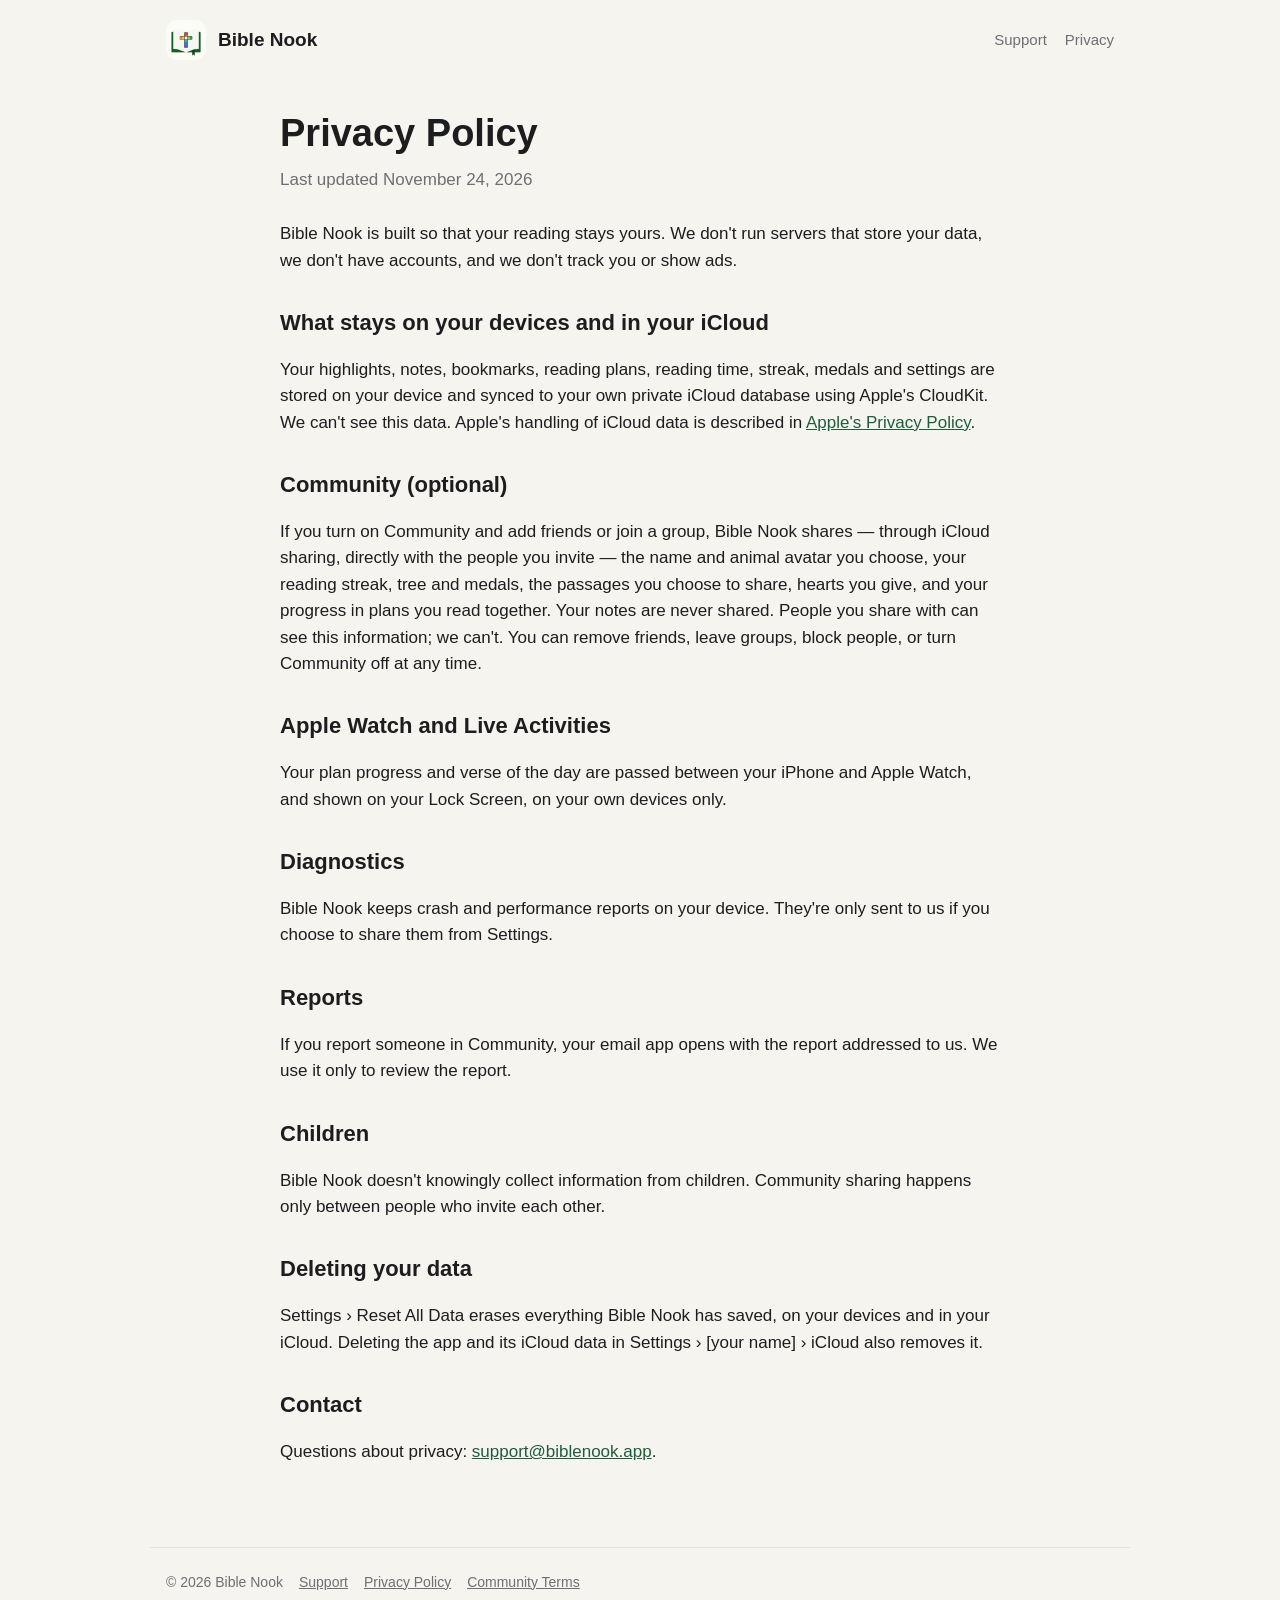
==== privacy.html @ df183858 "Bible Nook website" ====
<!doctype html>
<html lang="en">
<head>
<meta charset="utf-8">
<meta name="viewport" content="width=device-width, initial-scale=1">
<title>Privacy Policy · Bible Nook</title>
<meta name="description" content="How Bible Nook handles your data.">
<link rel="icon" href="images/icon.png">
<link rel="stylesheet" href="style.css">
</head>
<body>
<header class="site">
  <img src="images/icon.png" alt="">
  <a class="name" href="index.html">Bible Nook</a>
  <nav><a href="support.html">Support</a><a href="privacy.html">Privacy</a></nav>
</header>
<main><article>
  <h1>Privacy Policy</h1>
  <p class="updated">Last updated November 24, 2026</p>
  <p>Bible Nook is built so that your reading stays yours. We don't run servers that store your data, we don't have accounts, and we don't track you or show ads.</p>
  <h2>What stays on your devices and in your iCloud</h2>
  <p>Your highlights, notes, bookmarks, reading plans, reading time, streak, medals and settings are stored on your device and synced to your own private iCloud database using Apple's CloudKit. We can't see this data. Apple's handling of iCloud data is described in <a href="https://www.apple.com/legal/privacy/">Apple's Privacy Policy</a>.</p>
  <h2>Community (optional)</h2>
  <p>If you turn on Community and add friends or join a group, Bible Nook shares — through iCloud sharing, directly with the people you invite — the name and animal avatar you choose, your reading streak, tree and medals, the passages you choose to share, hearts you give, and your progress in plans you read together. Your notes are never shared. People you share with can see this information; we can't. You can remove friends, leave groups, block people, or turn Community off at any time.</p>
  <h2>Apple Watch and Live Activities</h2>
  <p>Your plan progress and verse of the day are passed between your iPhone and Apple Watch, and shown on your Lock Screen, on your own devices only.</p>
  <h2>Diagnostics</h2>
  <p>Bible Nook keeps crash and performance reports on your device. They're only sent to us if you choose to share them from Settings.</p>
  <h2>Reports</h2>
  <p>If you report someone in Community, your email app opens with the report addressed to us. We use it only to review the report.</p>
  <h2>Children</h2>
  <p>Bible Nook doesn't knowingly collect information from children. Community sharing happens only between people who invite each other.</p>
  <h2>Deleting your data</h2>
  <p>Settings › Reset All Data erases everything Bible Nook has saved, on your devices and in your iCloud. Deleting the app and its iCloud data in Settings › [your name] › iCloud also removes it.</p>
  <h2>Contact</h2>
  <p>Questions about privacy: <a href="mailto:support@biblenook.app">support@biblenook.app</a>.</p>
</article></main>
<footer>
  <span>© 2026 Bible Nook</span>
  <a href="support.html">Support</a>
  <a href="privacy.html">Privacy Policy</a>
  <a href="terms.html">Community Terms</a>
</footer>
</body>
</html>
---- style.css ----
:root {
  --bg: #f6f4ef; --card: #ffffff; --ink: #1d1d1f; --muted: #6e6e73; --line: #e4e1d8;
  --forest: #1f5c3a; --accent: #c8553d;
  color-scheme: light dark;
}
@media (prefers-color-scheme: dark) {
  :root { --bg: #141414; --card: #1f1f1f; --ink: #f2f2f2; --muted: #a1a1a6; --line: #2e2e2e; --forest: #6fbf8e; }
}
* { box-sizing: border-box; }
body { margin: 0; background: var(--bg); color: var(--ink);
  font: 17px/1.55 -apple-system, BlinkMacSystemFont, "SF Pro Text", "Helvetica Neue", sans-serif; }
.serif { font-family: "New York", "Iowan Old Style", Georgia, serif; }
a { color: var(--forest); }
header.site { max-width: 980px; margin: 0 auto; padding: 20px 16px; display: flex; align-items: center; gap: 12px; }
header.site img { width: 40px; height: 40px; border-radius: 10px; }
header.site .name { font-weight: 700; font-size: 19px; color: var(--ink); text-decoration: none; }
header.site nav { margin-left: auto; display: flex; gap: 18px; font-size: 15px; }
header.site nav a { color: var(--muted); text-decoration: none; }
main { max-width: 980px; margin: 0 auto; padding: 0 16px 64px; }
.hero { text-align: center; padding: 40px 0 24px; }
.hero img.icon { width: 112px; height: 112px; border-radius: 26px; box-shadow: 0 10px 30px rgb(0 0 0 / 0.12); }
.hero h1 { font-size: clamp(36px, 6vw, 56px); line-height: 1.1; margin: 22px 0 10px; }
.hero p { font-size: 20px; color: var(--muted); max-width: 620px; margin: 0 auto; }
.badge { display: inline-block; margin-top: 26px; padding: 12px 22px; border-radius: 999px; background: var(--ink);
  color: var(--bg); font-weight: 600; text-decoration: none; }
.shots { display: flex; gap: 18px; justify-content: center; margin: 36px 0 8px; overflow-x: auto; padding-bottom: 8px; }
.shots img { width: min(30vw, 260px); border-radius: 28px; box-shadow: 0 12px 34px rgb(0 0 0 / 0.14); flex: none; }
.features { display: grid; grid-template-columns: repeat(auto-fit, minmax(260px, 1fr)); gap: 16px; margin-top: 40px; }
.card { background: var(--card); border: 1px solid var(--line); border-radius: 20px; padding: 22px; }
.card h3 { margin: 0 0 6px; font-size: 18px; }
.card p { margin: 0; color: var(--muted); font-size: 16px; }
article { max-width: 720px; margin: 0 auto; }
article h1 { font-size: 38px; margin: 24px 0 4px; }
article .updated { color: var(--muted); margin: 0 0 28px; }
article h2 { font-size: 22px; margin: 32px 0 8px; }
article p, article li { color: var(--ink); }
footer { max-width: 980px; margin: 0 auto; padding: 24px 16px 48px; color: var(--muted); font-size: 14px;
  display: flex; flex-wrap: wrap; gap: 16px; border-top: 1px solid var(--line); }
footer a { color: var(--muted); }
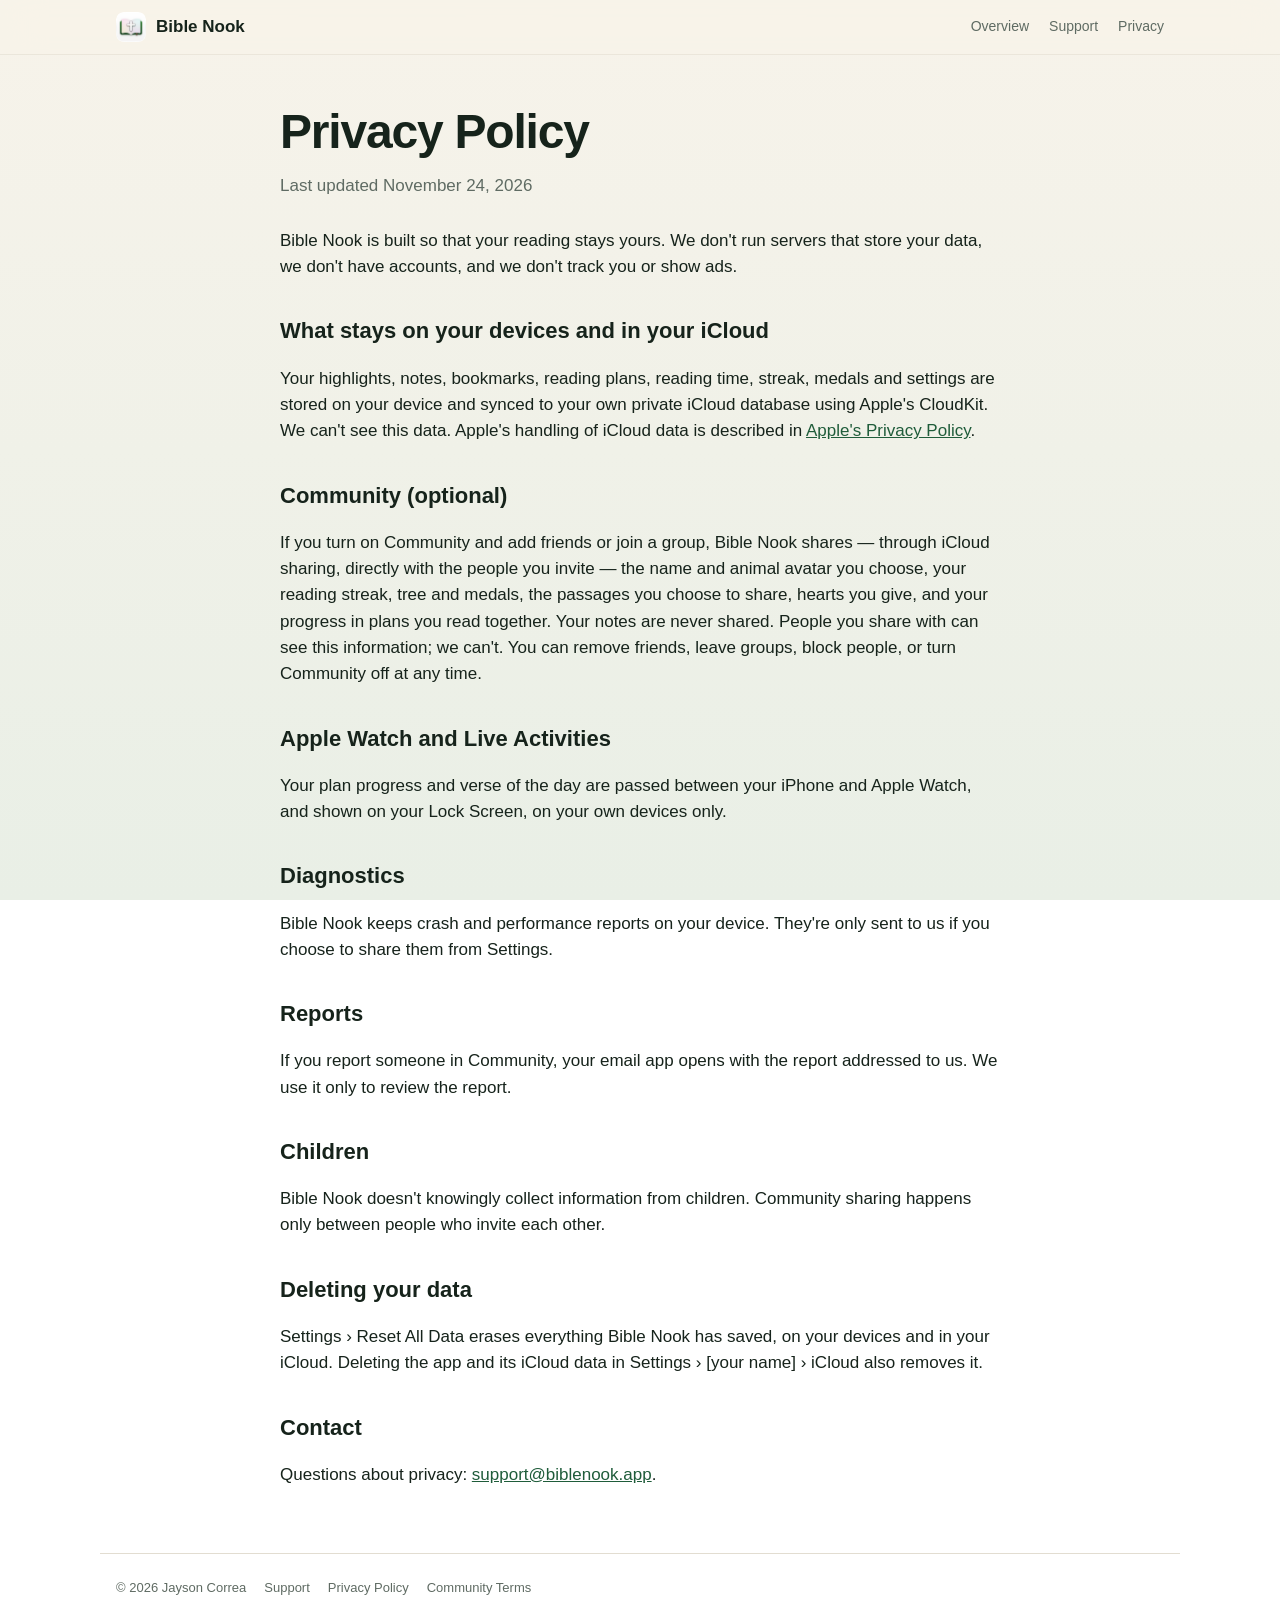
==== commit 70507ed3: "New design" ====
--- a/privacy.html
+++ b/privacy.html
@@ -9,11 +9,11 @@
 <link rel="stylesheet" href="style.css">
 </head>
 <body>
-<header class="site">
+<header class="site"><div class="inner">
   <img src="images/icon.png" alt="">
   <a class="name" href="index.html">Bible Nook</a>
-  <nav><a href="support.html">Support</a><a href="privacy.html">Privacy</a></nav>
-</header>
+  <nav><a href="index.html">Overview</a><a href="support.html">Support</a><a href="privacy.html">Privacy</a></nav>
+</div></header>
 <main><article>
   <h1>Privacy Policy</h1>
   <p class="updated">Last updated November 24, 2026</p>
@@ -36,7 +36,7 @@
   <p>Questions about privacy: <a href="mailto:support@biblenook.app">support@biblenook.app</a>.</p>
 </article></main>
 <footer>
-  <span>© 2026 Bible Nook</span>
+  <span>© 2026 Jayson Correa</span>
   <a href="support.html">Support</a>
   <a href="privacy.html">Privacy Policy</a>
   <a href="terms.html">Community Terms</a>
--- a/style.css
+++ b/style.css
@@ -1,39 +1,86 @@
 :root {
-  --bg: #f6f4ef; --card: #ffffff; --ink: #1d1d1f; --muted: #6e6e73; --line: #e4e1d8;
-  --forest: #1f5c3a; --accent: #c8553d;
+  --bg: #f7f3ea; --bg2: #e9efe6; --card: #ffffff; --ink: #16231b; --muted: #5f6b63; --line: #e2ddd1;
+  --forest: #1f5c3a; --glow: rgba(255,255,255,0.85);
   color-scheme: light dark;
 }
 @media (prefers-color-scheme: dark) {
-  :root { --bg: #141414; --card: #1f1f1f; --ink: #f2f2f2; --muted: #a1a1a6; --line: #2e2e2e; --forest: #6fbf8e; }
+  :root { --bg: #121614; --bg2: #0b0d0c; --card: #1b201d; --ink: #f1f3ef; --muted: #a3aca6; --line: #2a302c;
+    --forest: #7cc79a; --glow: rgba(62,122,85,0.35); }
 }
 * { box-sizing: border-box; }
-body { margin: 0; background: var(--bg); color: var(--ink);
-  font: 17px/1.55 -apple-system, BlinkMacSystemFont, "SF Pro Text", "Helvetica Neue", sans-serif; }
+html { scroll-behavior: smooth; }
+body { margin: 0; color: var(--ink); background: linear-gradient(180deg, var(--bg), var(--bg2)) fixed;
+  font: 17px/1.55 -apple-system, BlinkMacSystemFont, "SF Pro Text", "Helvetica Neue", sans-serif;
+  -webkit-font-smoothing: antialiased; }
 .serif { font-family: "New York", "Iowan Old Style", Georgia, serif; }
 a { color: var(--forest); }
-header.site { max-width: 980px; margin: 0 auto; padding: 20px 16px; display: flex; align-items: center; gap: 12px; }
-header.site img { width: 40px; height: 40px; border-radius: 10px; }
-header.site .name { font-weight: 700; font-size: 19px; color: var(--ink); text-decoration: none; }
-header.site nav { margin-left: auto; display: flex; gap: 18px; font-size: 15px; }
+
+header.site { position: sticky; top: 0; z-index: 10; backdrop-filter: saturate(180%) blur(20px);
+  -webkit-backdrop-filter: saturate(180%) blur(20px); background: color-mix(in srgb, var(--bg) 72%, transparent);
+  border-bottom: 1px solid color-mix(in srgb, var(--line) 60%, transparent); }
+header.site .inner { max-width: 1080px; margin: 0 auto; padding: 12px 16px; display: flex; align-items: center; gap: 10px; }
+header.site img { width: 30px; height: 30px; border-radius: 7px; }
+header.site .name { font-weight: 650; font-size: 17px; color: var(--ink); text-decoration: none; }
+header.site nav { margin-left: auto; display: flex; gap: 20px; font-size: 14px; }
 header.site nav a { color: var(--muted); text-decoration: none; }
-main { max-width: 980px; margin: 0 auto; padding: 0 16px 64px; }
-.hero { text-align: center; padding: 40px 0 24px; }
-.hero img.icon { width: 112px; height: 112px; border-radius: 26px; box-shadow: 0 10px 30px rgb(0 0 0 / 0.12); }
-.hero h1 { font-size: clamp(36px, 6vw, 56px); line-height: 1.1; margin: 22px 0 10px; }
-.hero p { font-size: 20px; color: var(--muted); max-width: 620px; margin: 0 auto; }
-.badge { display: inline-block; margin-top: 26px; padding: 12px 22px; border-radius: 999px; background: var(--ink);
-  color: var(--bg); font-weight: 600; text-decoration: none; }
-.shots { display: flex; gap: 18px; justify-content: center; margin: 36px 0 8px; overflow-x: auto; padding-bottom: 8px; }
-.shots img { width: min(30vw, 260px); border-radius: 28px; box-shadow: 0 12px 34px rgb(0 0 0 / 0.14); flex: none; }
-.features { display: grid; grid-template-columns: repeat(auto-fit, minmax(260px, 1fr)); gap: 16px; margin-top: 40px; }
-.card { background: var(--card); border: 1px solid var(--line); border-radius: 20px; padding: 22px; }
-.card h3 { margin: 0 0 6px; font-size: 18px; }
-.card p { margin: 0; color: var(--muted); font-size: 16px; }
-article { max-width: 720px; margin: 0 auto; }
-article h1 { font-size: 38px; margin: 24px 0 4px; }
+header.site nav a:hover { color: var(--ink); }
+
+main { max-width: 1080px; margin: 0 auto; padding: 0 16px 48px; }
+
+.hero { text-align: center; padding: 72px 0 0; position: relative; }
+.hero::before { content: ""; position: absolute; inset: -40px -20% auto; height: 520px; z-index: -1;
+  background: radial-gradient(closest-side, var(--glow), transparent); }
+.hero img.icon { width: 104px; height: 104px; border-radius: 24px; box-shadow: 0 14px 40px rgb(0 0 0 / 0.16); }
+.hero h1 { font-size: clamp(40px, 7vw, 76px); line-height: 1.04; letter-spacing: -0.03em; margin: 26px 0 14px; font-weight: 700; }
+.hero p { font-size: clamp(18px, 2.4vw, 22px); color: var(--muted); max-width: 640px; margin: 0 auto; }
+.badge { display: inline-flex; align-items: center; gap: 8px; margin-top: 30px; padding: 14px 26px; border-radius: 999px;
+  background: var(--ink); color: var(--bg); font-weight: 600; text-decoration: none; font-size: 17px; }
+.badge svg { width: 18px; height: 18px; fill: currentColor; }
+
+.phones { display: flex; justify-content: center; align-items: flex-end; gap: clamp(12px, 3vw, 36px); margin: 56px auto 0; }
+.phone { width: min(28vw, 280px); aspect-ratio: 1320 / 2868; border-radius: 13% / 6%; padding: 2.2%;
+  background: #111; box-shadow: 0 30px 70px rgb(0 0 0 / 0.22), 0 0 0 1px rgb(255 255 255 / 0.06) inset; flex: none; }
+.phone img { width: 100%; height: 100%; display: block; border-radius: 11% / 5%; object-fit: cover; }
+.phones .phone:nth-child(2) { width: min(32vw, 320px); }
+.phones .phone:nth-child(1), .phones .phone:nth-child(3) { transform: translateY(-20px); }
+
+.feature { display: grid; grid-template-columns: 1fr 1fr; gap: clamp(24px, 6vw, 72px); align-items: center; padding: 96px 0 0; }
+.feature.flip .copy { order: 2; }
+.feature .copy h2 { font-size: clamp(30px, 4.4vw, 48px); line-height: 1.08; letter-spacing: -0.025em; margin: 0 0 14px; }
+.feature .copy p { font-size: 19px; color: var(--muted); margin: 0 0 12px; }
+.feature .eyebrow { color: var(--forest); font-weight: 650; font-size: 15px; letter-spacing: 0.02em; margin-bottom: 8px; display: block; }
+.feature .art { display: flex; justify-content: center; }
+.feature .art .phone { width: min(70vw, 300px); }
+.tablet { width: 100%; max-width: 520px; aspect-ratio: 2064 / 2752; border-radius: 5%; padding: 2.4%; background: #111;
+  box-shadow: 0 30px 70px rgb(0 0 0 / 0.22); }
+.tablet img { width: 100%; height: 100%; display: block; border-radius: 3.4%; object-fit: cover; }
+.watch { width: 190px; aspect-ratio: 416 / 496; border-radius: 30%; padding: 7%; background: #111;
+  box-shadow: 0 24px 50px rgb(0 0 0 / 0.25); }
+.watch img { width: 100%; height: 100%; display: block; border-radius: 22%; object-fit: cover; }
+
+.grid { display: grid; grid-template-columns: repeat(auto-fit, minmax(240px, 1fr)); gap: 14px; margin-top: 96px; }
+.card { background: var(--card); border: 1px solid var(--line); border-radius: 22px; padding: 22px; }
+.card .ic { font-size: 26px; }
+.card h3 { margin: 8px 0 4px; font-size: 18px; }
+.card p { margin: 0; color: var(--muted); font-size: 15px; }
+
+.closing { text-align: center; padding: 110px 0 40px; }
+.closing h2 { font-size: clamp(32px, 5vw, 52px); letter-spacing: -0.025em; margin: 0 0 8px; }
+.closing p { color: var(--muted); font-size: 19px; margin: 0; }
+
+article { max-width: 720px; margin: 0 auto; padding-top: 40px; }
+article h1 { font-size: clamp(34px, 5vw, 48px); letter-spacing: -0.025em; margin: 0 0 4px; }
 article .updated { color: var(--muted); margin: 0 0 28px; }
-article h2 { font-size: 22px; margin: 32px 0 8px; }
-article p, article li { color: var(--ink); }
-footer { max-width: 980px; margin: 0 auto; padding: 24px 16px 48px; color: var(--muted); font-size: 14px;
-  display: flex; flex-wrap: wrap; gap: 16px; border-top: 1px solid var(--line); }
-footer a { color: var(--muted); }
+article h2 { font-size: 22px; margin: 34px 0 8px; }
+article h3 { font-size: 18px; margin: 24px 0 4px; }
+
+footer { max-width: 1080px; margin: 0 auto; padding: 24px 16px 48px; color: var(--muted); font-size: 13px;
+  display: flex; flex-wrap: wrap; gap: 18px; border-top: 1px solid var(--line); }
+footer a { color: var(--muted); text-decoration: none; }
+
+@media (max-width: 720px) {
+  .phones .phone:nth-child(1), .phones .phone:nth-child(3) { display: none; }
+  .phones .phone:nth-child(2) { width: min(70vw, 300px); }
+  .feature { grid-template-columns: 1fr; padding-top: 72px; text-align: center; }
+  .feature.flip .copy { order: 0; }
+}
